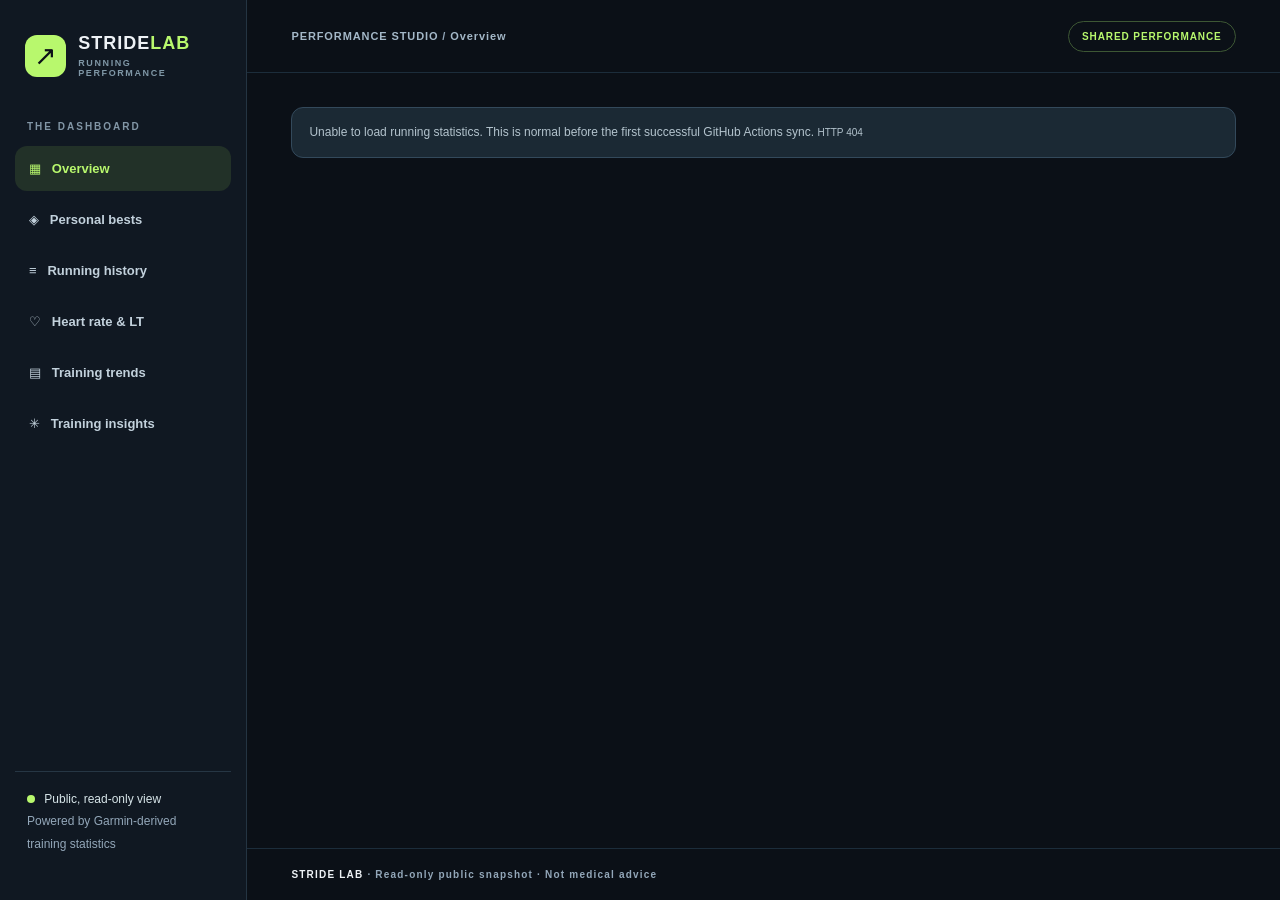
==== site_assets/index.html @ 3fb91f0f "Add files via upload" ====
<!doctype html>
<html lang="en-AU"><head>
<meta charset="utf-8"><meta name="viewport" content="width=device-width, initial-scale=1">
<meta name="color-scheme" content="dark"><meta name="robots" content="noindex, nofollow">
<title>Stride Lab — Running Performance</title>
<link rel="stylesheet" href="./style.css">
</head><body>
<div class="shell">
<aside class="sidebar"><div class="logo"><span class="emblem">↗</span><span>STRIDE<span class="lime">LAB</span><small>RUNNING PERFORMANCE</small></span></div>
<div class="section">THE DASHBOARD</div>
<nav id="nav" aria-label="Dashboard navigation">
<button class="active" data-tab="overview">▦ &nbsp; Overview</button>
<button data-tab="records">◈ &nbsp; Personal bests</button>
<button data-tab="activities">≡ &nbsp; Running history</button>
<button data-tab="physiology">♡ &nbsp; Heart rate &amp; LT</button>
<button data-tab="trends">▤ &nbsp; Training trends</button>
<button data-tab="insights">✳ &nbsp; Training insights</button>
</nav>
<div class="side-foot"><span class="dot"></span> Public, read-only view<br><span class="muted">Powered by Garmin-derived training statistics</span></div>
</aside>
<div class="content"><header class="topbar"><span>PERFORMANCE STUDIO <span class="muted">/</span> <span id="crumb">Overview</span></span><span class="tag">SHARED PERFORMANCE</span></header>
<main id="main" class="main"><div class="card">Loading published statistics…</div></main>
<footer>STRIDE LAB <span class="muted">· Read-only public snapshot · Not medical advice</span></footer>
</div></div>
<script src="./app.js" defer></script>
</body></html>
---- site_assets/style.css ----
:root{font-family:Inter,ui-sans-serif,-apple-system,BlinkMacSystemFont,"Segoe UI",sans-serif;font-synthesis:none;color:#eef2f6;background:#0b1017;--lime:#b8f86d;--panel:#121b25;--muted:#93a7b9;--border:#293846}
*{box-sizing:border-box}body{margin:0}button{font:inherit;cursor:pointer}h1,h2,h3,p{margin:0}.shell{display:flex;min-height:100vh}.sidebar{width:247px;flex-shrink:0;background:#101822;border-right:1px solid #243442;position:sticky;top:0;height:100vh;padding:28px 15px;display:flex;flex-direction:column}.logo{display:flex;align-items:center;gap:12px;font-size:18px;font-weight:900;letter-spacing:1px;padding:5px 10px 43px}.emblem{background:var(--lime);color:#0b1017;font-size:27px;width:42px;height:42px;border-radius:12px;display:grid;place-items:center}.logo small{display:block;font-size:9px;letter-spacing:1.6px;font-weight:700;color:#8098a7;margin-top:4px}.lime{color:var(--lime)}.section{font-size:10px;font-weight:800;letter-spacing:2px;color:#8296a6;padding:0 12px 14px}.sidebar nav{display:grid;gap:6px}.sidebar nav button{border:0;color:#c2d1dc;background:transparent;border-radius:12px;text-align:left;font-size:13px;font-weight:650;padding:15px 14px}.sidebar nav button:hover,.sidebar nav button.active{color:var(--lime);background:#223128}.side-foot{margin-top:auto;padding:16px 12px;font-size:12px;line-height:1.9;color:#d7e5e9;border-top:1px solid #263644}.dot{display:inline-block;width:8px;height:8px;background:var(--lime);border-radius:50%;margin-right:6px}.muted{color:var(--muted)}.content{min-width:0;width:100%;display:flex;flex-direction:column}.topbar{height:73px;padding:0 4.3%;border-bottom:1px solid #1c2d3b;display:flex;justify-content:space-between;align-items:center;font-size:11px;font-weight:800;letter-spacing:.9px;color:#a4b8c8}.tag{border:1px solid #3d5734;color:var(--lime);border-radius:99px;padding:9px 13px;font-size:10px}.main{width:min(1200px,100%);margin:0 auto;padding:34px 4.3% 54px;flex:1}footer{padding:20px 4.3%;font-size:10px;font-weight:800;letter-spacing:1.2px;border-top:1px solid #1c2d3b}.eyebrow{font-size:10px;font-weight:900;color:var(--lime);letter-spacing:2px;margin-bottom:13px}.heading{font-size:32px;line-height:1.2;margin-bottom:10px;letter-spacing:-1.2px}.lead{color:#9db0be;line-height:1.7;font-size:13px;margin-bottom:27px}.hero{border:1px solid #345c40;border-radius:17px;background:radial-gradient(circle at 92% 30%,#37633a 0%,transparent 27%),linear-gradient(110deg,#193129,#22462c);padding:35px 36px;display:flex;justify-content:space-between;align-items:center;gap:20px;margin-bottom:20px;overflow:hidden}.hero h2{font-size:29px;letter-spacing:-1px;margin:10px 0}.hero p{color:#c3d8c9;line-height:1.7;font-size:13px;max-width:520px}.hero-number{display:grid;place-items:center;border:11px solid var(--lime);border-radius:100%;width:124px;height:124px;flex-shrink:0;background:#173425;text-align:center;font-size:38px;font-weight:900}.hero-number small{display:block;font-size:9px;letter-spacing:1px}.grid{display:grid;grid-template-columns:repeat(4,minmax(0,1fr));gap:15px;margin-bottom:19px}.stat,.card{background:var(--panel);border:1px solid var(--border);border-radius:16px}.stat{padding:21px 18px;min-height:132px;position:relative;overflow:hidden}.stat:before{content:"";position:absolute;top:0;left:20px;width:40px;height:2px;background:var(--lime)}.stat .k{color:#93abc7;font-size:10px;letter-spacing:1.7px;font-weight:850;text-transform:uppercase}.stat .v{font-size:32px;font-weight:850;margin:15px 0 7px;letter-spacing:-1px;font-variant-numeric:tabular-nums}.stat .s{font-size:11px;color:#9ab2c4}.columns{display:grid;grid-template-columns:1.4fr 1fr;gap:19px;margin-bottom:19px}.columns.equal{grid-template-columns:repeat(2,minmax(0,1fr))}.card{padding:24px;min-width:0}.card h3{font-family:Georgia,serif;font-size:18px;margin-bottom:7px}.card .sub{color:#8ea7b6;font-size:12px;margin-bottom:19px;line-height:1.65}.chart{width:100%;height:auto;display:block}.gridline{stroke:#263442;stroke-dasharray:2 6}.chartlabel{font-size:10px;fill:#92a9ba}.bar{fill:#678777}.bar:hover{fill:var(--lime)}.line{fill:none;stroke:var(--lime);stroke-width:3}.table-wrap{overflow-x:auto}table{width:100%;border-collapse:collapse;text-align:left}th{font-size:10px;color:#8ca6ba;letter-spacing:1px;text-transform:uppercase;padding:12px 10px;border-bottom:1px solid #344556}td{padding:14px 10px;border-bottom:1px solid #263442;font-size:13px}td strong{font-size:17px}.tip{font-size:11px;color:#95adba;line-height:1.65;margin-top:12px}.note{padding:15px 17px;background:#1b2934;border:1px solid #33495b;border-radius:12px;color:#b3c3cd;font-size:12px;line-height:1.6;margin-bottom:18px}.zone{display:flex;height:14px;overflow:hidden;border-radius:7px;margin:15px 0 5px}.zone span{min-width:2px}.pills{display:flex;gap:8px;flex-wrap:wrap;margin:13px 0}.pill{border-radius:8px;background:#263e34;color:#cafc98;font-size:12px;font-weight:750;padding:9px 12px}.signal{padding:13px 0;border-bottom:1px solid #293846}.signal h4{margin:0 0 7px;font-size:14px}.signal p{font-size:12px;line-height:1.75;color:#a6baca}.empty{padding:35px 10px;text-align:center;color:#91a6b7}.footnote{font-size:11px;color:#8ea4b3}.two-col{display:grid;grid-template-columns:repeat(2,minmax(0,1fr));gap:15px}.big{font-size:32px;font-weight:850;letter-spacing:-1px;margin-top:12px}.updated{font-size:11px;color:#98aaaf;margin-top:11px}.highlight{color:var(--lime)}@media(max-width:1040px){.grid{grid-template-columns:repeat(2,minmax(0,1fr))}.sidebar{width:215px}}@media(max-width:750px){.shell{display:block}.sidebar{position:static;width:auto;height:auto;padding:12px 15px}.logo{padding:6px 0 14px}.section,.side-foot{display:none}.sidebar nav{display:flex;overflow:auto;gap:4px}.sidebar nav button{white-space:nowrap;font-size:11px;padding:10px}.topbar{height:55px}.tag{display:none}.main{padding:25px 16px 35px}.heading{font-size:27px}.hero{padding:23px;min-height:185px}.hero h2{font-size:23px}.hero-number{width:87px;height:87px;border-width:7px;font-size:25px}.hero-number small{font-size:7px}.columns,.columns.equal{grid-template-columns:1fr}.card{padding:18px}.stat .v{font-size:28px}}@media(max-width:440px){.grid{gap:10px}.stat{min-height:114px;padding:17px 13px}.stat .k{font-size:9px}.stat .v{font-size:25px}.hero-number{display:none}.two-col{grid-template-columns:1fr}}
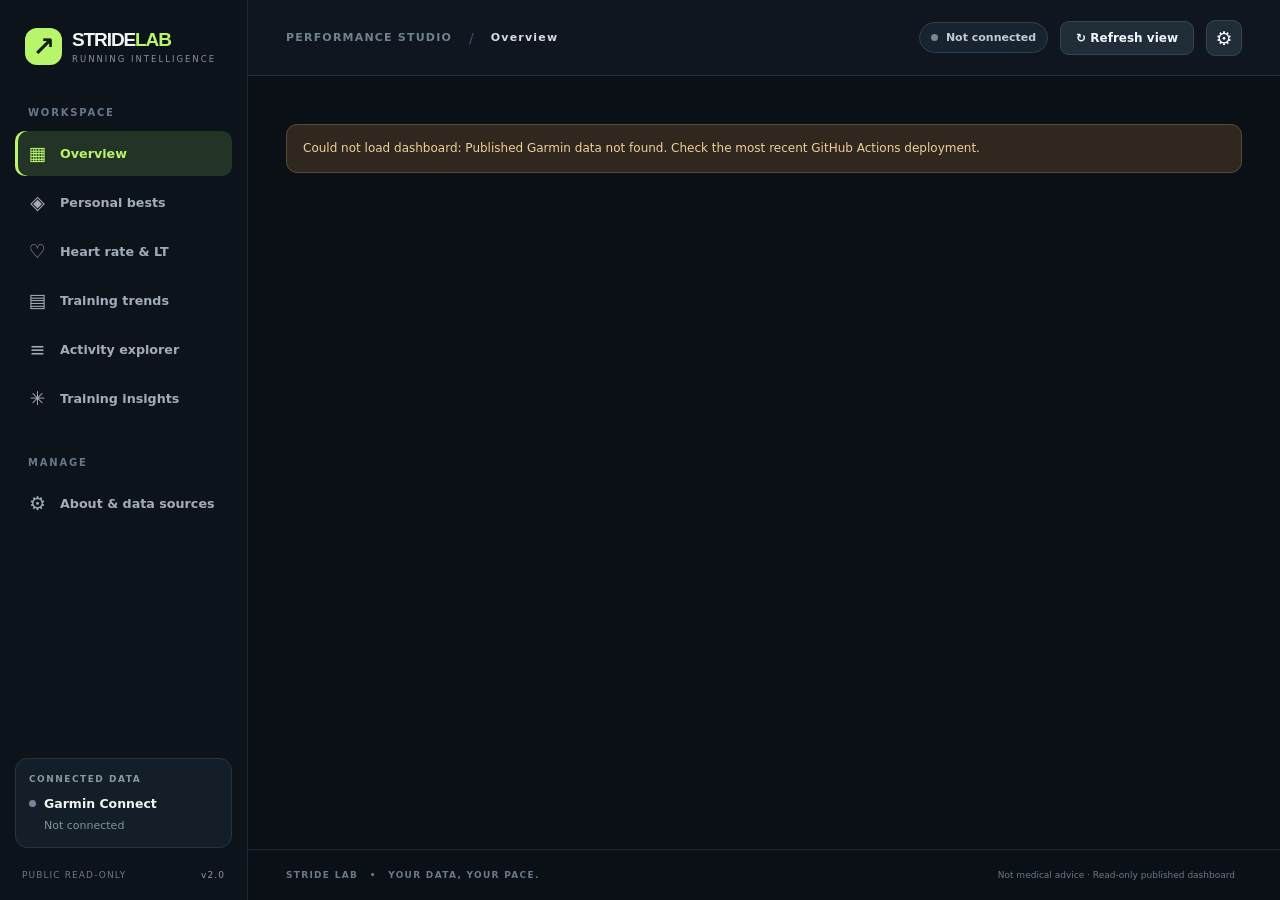
==== commit 7973f5a0: "Add files via upload" ====
--- a/site_assets/index.html
+++ b/site_assets/index.html
@@ -1,26 +1,37 @@
 <!doctype html>
-<html lang="en-AU"><head>
-<meta charset="utf-8"><meta name="viewport" content="width=device-width, initial-scale=1">
-<meta name="color-scheme" content="dark"><meta name="robots" content="noindex, nofollow">
-<title>Stride Lab — Running Performance</title>
-<link rel="stylesheet" href="./style.css">
-</head><body>
+<html lang="en-AU">
+<head>
+<meta charset="utf-8"><meta name="viewport" content="width=device-width,initial-scale=1">
+<meta name="color-scheme" content="dark"><title>Stride Lab — Running Intelligence</title>
+<link rel="stylesheet" href="./style.css?v=2.0">
+</head>
+<body>
 <div class="shell">
-<aside class="sidebar"><div class="logo"><span class="emblem">↗</span><span>STRIDE<span class="lime">LAB</span><small>RUNNING PERFORMANCE</small></span></div>
-<div class="section">THE DASHBOARD</div>
-<nav id="nav" aria-label="Dashboard navigation">
-<button class="active" data-tab="overview">▦ &nbsp; Overview</button>
-<button data-tab="records">◈ &nbsp; Personal bests</button>
-<button data-tab="activities">≡ &nbsp; Running history</button>
-<button data-tab="physiology">♡ &nbsp; Heart rate &amp; LT</button>
-<button data-tab="trends">▤ &nbsp; Training trends</button>
-<button data-tab="insights">✳ &nbsp; Training insights</button>
-</nav>
-<div class="side-foot"><span class="dot"></span> Public, read-only view<br><span class="muted">Powered by Garmin-derived training statistics</span></div>
-</aside>
-<div class="content"><header class="topbar"><span>PERFORMANCE STUDIO <span class="muted">/</span> <span id="crumb">Overview</span></span><span class="tag">SHARED PERFORMANCE</span></header>
-<main id="main" class="main"><div class="card">Loading published statistics…</div></main>
-<footer>STRIDE LAB <span class="muted">· Read-only public snapshot · Not medical advice</span></footer>
-</div></div>
-<script src="./app.js" defer></script>
+  <aside class="sidebar">
+    <div class="brand"><div class="brand-logo"><span class="brand-mark">↗</span></div><div><b>STRIDE<span>LAB</span></b><small>RUNNING INTELLIGENCE</small></div></div>
+    <div class="side-label">WORKSPACE</div>
+    <nav id="nav">
+      <button class="nav-item active" data-page="overview"><span class="nav-icon">▦</span><span>Overview</span></button>
+      <button class="nav-item" data-page="records"><span class="nav-icon">◈</span><span>Personal bests</span></button>
+      <button class="nav-item" data-page="physiology"><span class="nav-icon">♡</span><span>Heart rate & LT</span></button>
+      <button class="nav-item" data-page="trends"><span class="nav-icon">▤</span><span>Training trends</span></button>
+      <button class="nav-item" data-page="activities"><span class="nav-icon">≡</span><span>Activity explorer</span></button>
+      <button class="nav-item" data-page="insights"><span class="nav-icon">✳</span><span>Training insights</span></button>
+    </nav>
+    <div class="side-label second-label">MANAGE</div>
+    <nav><button class="nav-item" data-page="settings"><span class="nav-icon">⚙</span><span>About & data sources</span></button></nav>
+    <div class="sidebar-bottom">
+      <div class="sidebar-soft"><div class="micro">CONNECTED DATA</div><div class="source-line"><span class="pulse-dot" id="side-dot"></span> Garmin Connect</div><p id="side-source">Not connected</p></div>
+      <div class="author">PUBLIC READ-ONLY <span>v2.0</span></div>
+    </div>
+  </aside>
+  <div class="app-body">
+    <header class="topbar"><div class="top-left"><button class="mobile-nav" id="mobile-nav" aria-label="Open navigation">☰</button><span class="crumb">PERFORMANCE STUDIO</span><span class="crumb-slash">/</span><span class="crumb-current" id="crumb">Overview</span></div><div class="top-actions"><span id="demo-indicator" class="demo-indicator hidden">SAMPLE DATA</span><div id="connection-badge" class="conn-badge"><span class="pulse-dot"></span> Not connected</div><button class="top-button" id="sync-btn"><span class="rotatable">↻</span> Refresh view</button><button class="avatar" id="settings-shortcut" title="Connections and settings">⚙</button></div></header>
+    <main id="main" class="main"><div class="loading-card"><span class="spinner"></span> Loading your dashboard…</div></main>
+    <footer class="foot">STRIDE LAB <span>•</span> YOUR DATA, YOUR PACE. <span class="foot-right">Not medical advice · Read-only published dashboard</span></footer>
+  </div>
+</div>
+<div id="toast" class="toast" role="status" aria-live="polite"></div>
+<div id="modal-root"></div>
+<script src="./app.js?v=2.0" defer></script>
 </body></html>
--- a/site_assets/style.css
+++ b/site_assets/style.css
@@ -1,2 +1,8 @@
-:root{font-family:Inter,ui-sans-serif,-apple-system,BlinkMacSystemFont,"Segoe UI",sans-serif;font-synthesis:none;color:#eef2f6;background:#0b1017;--lime:#b8f86d;--panel:#121b25;--muted:#93a7b9;--border:#293846}
-*{box-sizing:border-box}body{margin:0}button{font:inherit;cursor:pointer}h1,h2,h3,p{margin:0}.shell{display:flex;min-height:100vh}.sidebar{width:247px;flex-shrink:0;background:#101822;border-right:1px solid #243442;position:sticky;top:0;height:100vh;padding:28px 15px;display:flex;flex-direction:column}.logo{display:flex;align-items:center;gap:12px;font-size:18px;font-weight:900;letter-spacing:1px;padding:5px 10px 43px}.emblem{background:var(--lime);color:#0b1017;font-size:27px;width:42px;height:42px;border-radius:12px;display:grid;place-items:center}.logo small{display:block;font-size:9px;letter-spacing:1.6px;font-weight:700;color:#8098a7;margin-top:4px}.lime{color:var(--lime)}.section{font-size:10px;font-weight:800;letter-spacing:2px;color:#8296a6;padding:0 12px 14px}.sidebar nav{display:grid;gap:6px}.sidebar nav button{border:0;color:#c2d1dc;background:transparent;border-radius:12px;text-align:left;font-size:13px;font-weight:650;padding:15px 14px}.sidebar nav button:hover,.sidebar nav button.active{color:var(--lime);background:#223128}.side-foot{margin-top:auto;padding:16px 12px;font-size:12px;line-height:1.9;color:#d7e5e9;border-top:1px solid #263644}.dot{display:inline-block;width:8px;height:8px;background:var(--lime);border-radius:50%;margin-right:6px}.muted{color:var(--muted)}.content{min-width:0;width:100%;display:flex;flex-direction:column}.topbar{height:73px;padding:0 4.3%;border-bottom:1px solid #1c2d3b;display:flex;justify-content:space-between;align-items:center;font-size:11px;font-weight:800;letter-spacing:.9px;color:#a4b8c8}.tag{border:1px solid #3d5734;color:var(--lime);border-radius:99px;padding:9px 13px;font-size:10px}.main{width:min(1200px,100%);margin:0 auto;padding:34px 4.3% 54px;flex:1}footer{padding:20px 4.3%;font-size:10px;font-weight:800;letter-spacing:1.2px;border-top:1px solid #1c2d3b}.eyebrow{font-size:10px;font-weight:900;color:var(--lime);letter-spacing:2px;margin-bottom:13px}.heading{font-size:32px;line-height:1.2;margin-bottom:10px;letter-spacing:-1.2px}.lead{color:#9db0be;line-height:1.7;font-size:13px;margin-bottom:27px}.hero{border:1px solid #345c40;border-radius:17px;background:radial-gradient(circle at 92% 30%,#37633a 0%,transparent 27%),linear-gradient(110deg,#193129,#22462c);padding:35px 36px;display:flex;justify-content:space-between;align-items:center;gap:20px;margin-bottom:20px;overflow:hidden}.hero h2{font-size:29px;letter-spacing:-1px;margin:10px 0}.hero p{color:#c3d8c9;line-height:1.7;font-size:13px;max-width:520px}.hero-number{display:grid;place-items:center;border:11px solid var(--lime);border-radius:100%;width:124px;height:124px;flex-shrink:0;background:#173425;text-align:center;font-size:38px;font-weight:900}.hero-number small{display:block;font-size:9px;letter-spacing:1px}.grid{display:grid;grid-template-columns:repeat(4,minmax(0,1fr));gap:15px;margin-bottom:19px}.stat,.card{background:var(--panel);border:1px solid var(--border);border-radius:16px}.stat{padding:21px 18px;min-height:132px;position:relative;overflow:hidden}.stat:before{content:"";position:absolute;top:0;left:20px;width:40px;height:2px;background:var(--lime)}.stat .k{color:#93abc7;font-size:10px;letter-spacing:1.7px;font-weight:850;text-transform:uppercase}.stat .v{font-size:32px;font-weight:850;margin:15px 0 7px;letter-spacing:-1px;font-variant-numeric:tabular-nums}.stat .s{font-size:11px;color:#9ab2c4}.columns{display:grid;grid-template-columns:1.4fr 1fr;gap:19px;margin-bottom:19px}.columns.equal{grid-template-columns:repeat(2,minmax(0,1fr))}.card{padding:24px;min-width:0}.card h3{font-family:Georgia,serif;font-size:18px;margin-bottom:7px}.card .sub{color:#8ea7b6;font-size:12px;margin-bottom:19px;line-height:1.65}.chart{width:100%;height:auto;display:block}.gridline{stroke:#263442;stroke-dasharray:2 6}.chartlabel{font-size:10px;fill:#92a9ba}.bar{fill:#678777}.bar:hover{fill:var(--lime)}.line{fill:none;stroke:var(--lime);stroke-width:3}.table-wrap{overflow-x:auto}table{width:100%;border-collapse:collapse;text-align:left}th{font-size:10px;color:#8ca6ba;letter-spacing:1px;text-transform:uppercase;padding:12px 10px;border-bottom:1px solid #344556}td{padding:14px 10px;border-bottom:1px solid #263442;font-size:13px}td strong{font-size:17px}.tip{font-size:11px;color:#95adba;line-height:1.65;margin-top:12px}.note{padding:15px 17px;background:#1b2934;border:1px solid #33495b;border-radius:12px;color:#b3c3cd;font-size:12px;line-height:1.6;margin-bottom:18px}.zone{display:flex;height:14px;overflow:hidden;border-radius:7px;margin:15px 0 5px}.zone span{min-width:2px}.pills{display:flex;gap:8px;flex-wrap:wrap;margin:13px 0}.pill{border-radius:8px;background:#263e34;color:#cafc98;font-size:12px;font-weight:750;padding:9px 12px}.signal{padding:13px 0;border-bottom:1px solid #293846}.signal h4{margin:0 0 7px;font-size:14px}.signal p{font-size:12px;line-height:1.75;color:#a6baca}.empty{padding:35px 10px;text-align:center;color:#91a6b7}.footnote{font-size:11px;color:#8ea4b3}.two-col{display:grid;grid-template-columns:repeat(2,minmax(0,1fr));gap:15px}.big{font-size:32px;font-weight:850;letter-spacing:-1px;margin-top:12px}.updated{font-size:11px;color:#98aaaf;margin-top:11px}.highlight{color:var(--lime)}@media(max-width:1040px){.grid{grid-template-columns:repeat(2,minmax(0,1fr))}.sidebar{width:215px}}@media(max-width:750px){.shell{display:block}.sidebar{position:static;width:auto;height:auto;padding:12px 15px}.logo{padding:6px 0 14px}.section,.side-foot{display:none}.sidebar nav{display:flex;overflow:auto;gap:4px}.sidebar nav button{white-space:nowrap;font-size:11px;padding:10px}.topbar{height:55px}.tag{display:none}.main{padding:25px 16px 35px}.heading{font-size:27px}.hero{padding:23px;min-height:185px}.hero h2{font-size:23px}.hero-number{width:87px;height:87px;border-width:7px;font-size:25px}.hero-number small{font-size:7px}.columns,.columns.equal{grid-template-columns:1fr}.card{padding:18px}.stat .v{font-size:28px}}@media(max-width:440px){.grid{gap:10px}.stat{min-height:114px;padding:17px 13px}.stat .k{font-size:9px}.stat .v{font-size:25px}.hero-number{display:none}.two-col{grid-template-columns:1fr}}
+/* Fully local: no external font requests. */
+:root{--bg:#0b1017;--side:#0d131b;--card:#131b25;--card2:#17212d;--line:#283340;--ink:#f0f5f4;--sub:#93a3b2;--muted:#657586;--lime:#b8f56a;--mint:#7fdfc2;--blue:#74aefb;--yellow:#f8c77a;--red:#ef8379;--radius:15px;font-family:'DM Sans',system-ui,-apple-system,Segoe UI,sans-serif;color-scheme:dark}
+*{box-sizing:border-box}body{margin:0;background:var(--bg);color:var(--ink);font-size:14px}button,input,select{font:inherit}button{cursor:pointer}button:disabled{cursor:not-allowed;opacity:.6}a{color:var(--lime);text-decoration:none}h1,h2,h3,p{margin-top:0}.hidden{display:none!important}.shell{min-height:100vh;display:flex}.sidebar{width:248px;min-width:248px;background:var(--side);border-right:1px solid #1c2934;display:flex;flex-direction:column;padding:26px 15px 20px;position:sticky;top:0;height:100vh}.brand{display:flex;align-items:center;gap:10px;margin:2px 10px 42px}.brand-logo{width:37px;height:37px;border-radius:12px;background:var(--lime);color:#142019;display:flex;align-items:center;justify-content:center;font-size:27px;font-weight:800}.brand b{font-family:Manrope,sans-serif;font-size:19px;letter-spacing:-1.1px;font-weight:800}.brand b span{color:var(--lime)}.brand small{display:block;color:#8193a1;font-size:8.5px;letter-spacing:2px;margin-top:3px}.side-label{font-size:10px;font-weight:800;letter-spacing:1.8px;color:#667889;margin:0 13px 13px}.second-label{margin-top:32px}.nav-item{width:100%;padding:13px 13px;display:flex;gap:13px;align-items:center;color:#a1aeba;background:none;border:0;border-radius:10px;font-size:12.7px;font-weight:600;text-align:left;margin-bottom:4px;transition:.15s}.nav-item:hover{background:#1b2833;color:#fff}.nav-item.active{background:#233325;color:var(--lime);box-shadow:inset 3px 0 0 var(--lime)}.nav-icon{width:19px;font-size:19px;text-align:center;font-weight:400;line-height:1}.sidebar-bottom{margin-top:auto}.sidebar-soft{background:#141e28;border:1px solid #26343e;padding:15px 13px;border-radius:12px;margin-bottom:22px}.micro{color:#8797a5;font-size:9px;letter-spacing:1.5px;font-weight:800}.source-line{display:flex;align-items:center;gap:8px;font-weight:800;margin-top:12px;font-size:12.5px}.pulse-dot{width:7px;height:7px;background:#788592;border-radius:50%;display:inline-block;flex-shrink:0}.pulse-dot.online{background:var(--lime);box-shadow:0 0 0 4px #b8f56a1c}.sidebar-soft p{color:#8392a0;font-size:11px;margin:8px 0 0 15px}.author{font-size:9px;color:#6a7b8b;letter-spacing:1.1px;padding:0 7px}.author span{float:right;color:#8a9aa5}.app-body{flex:1;min-width:0;display:flex;flex-direction:column}.topbar{height:76px;min-height:76px;border-bottom:1px solid #202c36;display:flex;align-items:center;justify-content:space-between;padding:0 38px;background:#0f161f}.top-left,.top-actions{display:flex;align-items:center;gap:17px}.crumb,.crumb-current{font-size:11px;font-weight:700;letter-spacing:1.2px}.crumb{color:#71818e}.crumb-slash{color:#415261}.crumb-current{color:#d3dde4}.top-actions{gap:12px}.conn-badge,.demo-indicator{border:1px solid #30404c;background:#18232f;color:#bfccd4;border-radius:30px;padding:8px 11px;display:flex;gap:8px;align-items:center;font-size:11px;font-weight:700}.demo-indicator{color:#f3ce8b;border-color:#715837;background:#362a1b;letter-spacing:1px}.top-button,.avatar,.mobile-nav,.secondary-btn,.ghost-btn{background:#202c37;border:1px solid #344552;color:#f1f7fa;border-radius:9px;padding:9px 15px;font-size:12px;font-weight:800}.top-button:hover,.secondary-btn:hover,.ghost-btn:hover{background:#2c3943}.avatar{width:36px;height:36px;padding:0;font-size:19px}.mobile-nav{display:none}.main{width:100%;max-width:1560px;margin:0 auto;padding:33px 38px 60px;flex:1}.foot{border-top:1px solid #1d2a36;padding:20px 38px;font-size:9px;font-weight:700;letter-spacing:1.3px;color:#687989}.foot span{margin:0 7px}.foot-right{float:right;letter-spacing:0;font-weight:500}.page-lead{display:flex;align-items:flex-end;justify-content:space-between;gap:16px;margin-bottom:24px}.eyebrow{color:var(--lime);letter-spacing:2.1px;text-transform:uppercase;font-size:10px;font-weight:800;margin-bottom:10px}.page-title{font-family:Manrope,sans-serif;font-weight:800;letter-spacing:-1.5px;font-size:30px;margin:0}.page-lead .desc{color:var(--sub);font-size:12px;margin:9px 0 0}.toolbar{display:flex;gap:10px;align-items:center}.select,.field{background:#101923;border:1px solid #33404b;border-radius:9px;padding:10px 12px;color:var(--ink);outline:none;font-size:12.5px}.select:focus,.field:focus{border-color:var(--lime);box-shadow:0 0 0 3px #b8f56a11}.period-label{color:var(--sub);font-size:11px;font-weight:700}.hero{border-radius:18px;min-height:191px;padding:30px 34px;background:radial-gradient(circle at 91% 22%,#375b42b5,transparent 34%),linear-gradient(115deg,#25362f,#172720 63%,#183224);border:1px solid #405746;display:grid;grid-template-columns:1.15fr .85fr;gap:20px;overflow:hidden;position:relative;margin-bottom:19px}.hero:after{content:'';position:absolute;width:420px;height:420px;right:-180px;top:-230px;border:1px solid #b8f56a29;border-radius:50%;box-shadow:0 0 0 65px #c5fd7410,0 0 0 130px #c5fd7408;pointer-events:none}.hero-label{font-size:10px;font-weight:800;letter-spacing:2px;color:#b9e1b8}.hero h2{font-family:Manrope,sans-serif;font-size:29px;letter-spacing:-1px;line-height:1.25;max-width:570px;margin:10px 0}.hero p{font-size:12px;color:#c6d5c9;line-height:1.7;max-width:510px;margin:0}.hero-actions{display:flex;gap:9px;margin-top:17px;align-items:center}.accent-btn{background:var(--lime);color:#1b2a19;border:1px solid var(--lime);border-radius:9px;padding:10px 15px;font-size:12px;font-weight:850}.accent-btn:hover{background:#d0ff8a}.hero-right{display:flex;align-items:center;justify-content:end;padding:10px 15px}.hero-rings{width:160px;height:160px;border-radius:50%;border:2px dashed #b8f56a61;display:flex;align-items:center;justify-content:center;transform:rotate(-18deg);background:#223e2f66;box-shadow:0 0 0 17px #b8f56a08,0 0 0 40px #b8f56a06}.hero-rings-inner{width:112px;height:112px;border-radius:50%;border:12px solid #b8f56a;background:#23392c;display:flex;flex-direction:column;align-items:center;justify-content:center;transform:rotate(18deg)}.hero-rings-inner b{font-family:Manrope;font-size:27px;letter-spacing:-1px}.hero-rings-inner small{font-size:8px;color:#d9e5d9;letter-spacing:1px}.stat-grid{display:grid;grid-template-columns:repeat(4,minmax(0,1fr));gap:15px;margin-bottom:18px}.stat-card{border:1px solid var(--line);background:var(--card);border-radius:14px;padding:19px 21px;min-height:127px;position:relative}.stat-card:before{content:'';position:absolute;left:20px;top:0;width:33px;height:2px;background:#b8f56a}.stat-top{display:flex;justify-content:space-between;gap:6px;align-items:center}.stat-label{font-size:10px;font-weight:800;color:#9caab5;letter-spacing:1.3px}.stat-glyph{font-size:18px;color:#5d8879}.stat-value{font-family:Manrope,sans-serif;font-size:27px;font-weight:800;letter-spacing:-1.1px;margin:12px 0 6px}.stat-foot{color:#8395a4;font-size:10px}.panel{border:1px solid var(--line);background:var(--card);border-radius:15px;min-width:0;overflow:hidden}.panel-head{padding:20px 23px 16px;display:flex;align-items:center;justify-content:space-between;gap:12px}.panel-head h3,.section-heading{font-family:Manrope;font-size:15px;letter-spacing:-.4px;font-weight:800;margin:0}.subtle{font-size:11px;color:var(--sub)}.panel-content{padding:0 22px 22px}.grid-main{display:grid;grid-template-columns:minmax(0,1.65fr) minmax(300px,1fr);gap:18px;margin-bottom:18px}.grid-half{display:grid;grid-template-columns:1fr 1fr;gap:18px;margin-bottom:18px}.pill{border:1px solid #3a4b59;border-radius:30px;padding:6px 9px;color:#c1d1d6;background:#1b2934;font-size:10px;font-weight:700}.svg-chart{width:100%;height:210px;overflow:visible}.axis-text{fill:#788896;font-size:10px;font-family:'DM Sans',sans-serif}.grid-line{stroke:#2e3c45;stroke-width:1;stroke-dasharray:3 6}.bar{fill:#425b52;transition:fill .15s}.bar:hover{fill:var(--lime)}.chart-footnote{color:#738696;font-size:10px;margin-top:8px}.mini-kpis{display:grid;grid-template-columns:repeat(3,1fr);gap:12px;margin:10px 0 0}.mini-kpi{border-top:1px solid #33414d;padding-top:13px}.mini-kpi strong{font-size:18px;font-weight:800;font-family:Manrope;display:block;margin:6px 0 3px}.mini-kpi span{font-size:10px;color:var(--sub)}.signal-big{font-size:35px;font-family:Manrope;font-weight:800;letter-spacing:-1px;margin:10px 0 4px}.signal-big small{font-size:13px;color:var(--sub)}.signal-wrap{display:flex;gap:18px;margin:5px 0 18px}.signal-wrap>div{flex:1}.signal-caption{font-size:10px;color:var(--sub);font-weight:800;letter-spacing:1.2px}.divider{height:1px;background:#33404b;margin:19px 0}.zone-graphic{display:flex;height:15px;gap:3px;overflow:hidden;border-radius:5px;margin:17px 0 6px}.zone-graphic span{height:100%}.zone-legend{display:grid;grid-template-columns:repeat(5,1fr);gap:4px;font-size:10px;color:#8495a3}.zone-legend span{text-align:center}.zone-table{width:100%;border-collapse:collapse}.zone-table th{text-transform:uppercase;letter-spacing:1px;color:#7f8f9d;font-size:10px;text-align:left;padding:12px 10px;border-bottom:1px solid var(--line)}.zone-table td{padding:13px 10px;border-bottom:1px solid #26343e;font-size:12px}.zone-pill{display:inline-block;padding:5px 9px;border-radius:7px;color:#101923;font-size:11px;font-weight:800}.small-link{border:0;background:none;color:var(--lime);font-size:11px;font-weight:800}.record-row{display:flex;align-items:center;gap:13px;padding:13px 0;border-bottom:1px solid #27343e}.record-row:last-child{border-bottom:0}.record-rank{height:31px;width:31px;display:flex;align-items:center;justify-content:center;border-radius:9px;background:#253b2b;color:var(--lime);font-size:15px;font-weight:800}.record-info{flex:1}.record-name{font-weight:750;font-size:12px}.record-sub{color:#8294a3;font-size:10px;margin-top:4px}.record-time{font-family:Manrope;font-size:18px;font-weight:800;white-space:nowrap}.insight-item{display:flex;gap:13px;padding:12px 0;border-bottom:1px solid #27343e}.insight-item:last-child{border:0}.insight-symbol{height:33px;width:33px;background:#263b30;border-radius:9px;color:var(--lime);display:flex;align-items:center;justify-content:center;flex:none;font-size:16px}.insight-item b{font-size:12px}.insight-item p{color:#90a0af;font-size:11px;line-height:1.7;margin:6px 0 0}.notice{background:#1b2827;border:1px solid #40594a;border-radius:11px;padding:14px 16px;color:#b8d8be;font-size:12px;line-height:1.6;margin:15px 0}.notice.warning{background:#30281f;color:#f1ce99;border-color:#594b31}.empty{padding:30px 16px;text-align:center;color:#8698a5;border:1px dashed #40505b;border-radius:12px}.empty-icon{font-size:26px;color:var(--lime);margin-bottom:10px}.empty b{display:block;color:#e5ecf1;margin:8px 0}.empty p{font-size:11px;line-height:1.6}.table-scroller{overflow-x:auto}.data-table{width:100%;border-collapse:collapse;white-space:nowrap}.data-table th{text-align:left;padding:13px 12px;color:#8da0af;font-size:10px;text-transform:uppercase;letter-spacing:1px;border-bottom:1px solid #354350}.data-table td{padding:14px 12px;border-bottom:1px solid #25333e;font-size:12px;color:#d9e4e9}.data-table tbody tr:hover{background:#1c2b36}.data-table .big{font-family:Manrope;font-weight:800;font-size:15px;color:#f1f8fa}.table-link{background:none;border:0;color:var(--lime);font-weight:700;cursor:pointer;text-align:left;padding:0}.tag{font-size:10px;border-radius:6px;background:#263742;color:#b8c5cb;padding:5px 8px}.tag.good{background:#2e432f;color:#b8f56a}.tag.bad{background:#4b382d;color:#f8c77a}.detail-line{font-size:11px;color:#96a6b4;line-height:1.65}.goal-card{background:linear-gradient(140deg,#263e2c,#172e26);border:1px solid #405b41;padding:25px;border-radius:15px}.goal-number{font:800 34px Manrope;letter-spacing:-1px;margin:13px 0 4px}.two-field{display:grid;grid-template-columns:1fr 1fr;gap:12px}.form-control{display:flex;flex-direction:column;gap:7px;margin:0 0 15px}.form-control label{font-size:10px;font-weight:800;color:#a5b7c0;letter-spacing:1px}.form-control input,.form-control select{width:100%;background:#0d151d;border:1px solid #354654;border-radius:9px;padding:12px 13px;color:#f2f9fa;outline:0}.form-control input:focus,.form-control select:focus{border-color:var(--lime)}.form-control small{color:#728594;font-size:10px}.settings-panel{padding:23px}.settings-panel h3{font-family:Manrope;margin:0 0 9px}.settings-panel p{font-size:11px;color:var(--sub);line-height:1.7}.settings-section{margin-top:15px;padding-top:22px;border-top:1px solid #2b3a46}.settings-cta{display:flex;flex-wrap:wrap;gap:10px;align-items:center}.primary-action{border:1px solid var(--lime);background:var(--lime);border-radius:9px;color:#122115;padding:11px 18px;font-size:12px;font-weight:850}.secondary-btn{font-size:11px}.status-list{display:grid;grid-template-columns:repeat(3,1fr);gap:12px;margin:20px 0}.status-metric{background:#182630;border:1px solid #293b46;border-radius:10px;padding:14px}.status-metric b{font-family:Manrope;font-size:18px;display:block;margin-bottom:5px}.status-metric small{font-size:10px;color:#8295a1}.heatmap{display:grid;grid-template-rows:repeat(7,11px);grid-auto-flow:column;grid-auto-columns:11px;gap:4px;overflow-x:auto;padding:7px 0 10px}.heatcell{width:11px;height:11px;border-radius:3px;background:#26343e}.heatcell.level1{background:#395d42}.heatcell.level2{background:#548e53}.heatcell.level3{background:#82c569}.heatcell.level4{background:#b8f56a}.hr-progress{height:9px;border-radius:30px;overflow:hidden;background:#25343e;margin:8px 0}.hr-progress span{display:block;height:100%;background:var(--lime)}.mini-meta{display:flex;align-items:center;gap:15px;flex-wrap:wrap;margin:13px 0;color:#9daebb;font-size:10px}.loading-card{padding:90px 20px;text-align:center;color:var(--sub)}.spinner{display:inline-block;border:2px solid #506151;border-top:2px solid var(--lime);border-radius:50%;width:16px;height:16px;animation:rotate .7s linear infinite;vertical-align:middle;margin-right:5px}.rotating{animation:rotate 1s linear infinite}@keyframes rotate{to{transform:rotate(360deg)}}.toast{position:fixed;right:25px;bottom:25px;background:#b8f56a;color:#15251c;border-radius:10px;padding:12px 19px;box-shadow:0 12px 40px #0007;z-index:1000;font-weight:800;font-size:12px;max-width:380px;opacity:0;transform:translateY(15px);pointer-events:none;transition:.3s}.toast.show{opacity:1;transform:translateY(0)}.toast.error{background:#ef8379;color:#251819}.modal-cover{position:fixed;inset:0;background:#05080bbb;z-index:200;display:flex;align-items:center;justify-content:center;padding:20px}.modal{background:#14202b;border:1px solid #3e5160;border-radius:18px;max-width:780px;width:100%;max-height:86vh;overflow:auto;padding:25px}.modal h3{font-family:Manrope;font-size:19px}.modal-close{float:right;background:#2c3b45;border:0;border-radius:8px;color:#fff;padding:6px 11px}.modal-canvas{margin-top:16px}.progress-rail{height:5px;background:#2b3e45;border-radius:10px;overflow:hidden;margin:12px 0}.progress-rail>span{display:block;height:100%;background:var(--lime);transition:width .3s}.filter-chip{border:1px solid #394b57;background:#1d2a36;border-radius:30px;padding:7px 12px;color:#9fb1bc;font-size:11px;font-weight:750}.filter-chip.active{background:#31482f;border-color:#698a58;color:var(--lime)}@media(max-width:1120px){.sidebar{width:214px;min-width:214px}.main{padding:27px 22px 50px}.topbar{padding:0 22px}.stat-grid{gap:10px}.stat-card{padding:16px}.stat-value{font-size:23px}.grid-main{grid-template-columns:minmax(0,1.4fr) minmax(275px,1fr)}}@media(max-width:850px){.sidebar{position:fixed;z-index:300;transform:translateX(-110%);transition:transform .2s;box-shadow:18px 0 60px #0007}.sidebar.open{transform:translateX(0)}.mobile-nav{display:inline-block}.crumb{display:none}.topbar{height:64px;min-height:64px}.grid-main,.grid-half{grid-template-columns:1fr}.hero{grid-template-columns:1fr;min-height:unset}.hero-right{display:none}.stat-grid{grid-template-columns:repeat(2,1fr)}.foot-right{float:none;display:block;margin-top:6px}.conn-badge{display:none}}@media(max-width:560px){.main{padding:22px 14px}.topbar{padding:0 14px}.top-actions{gap:7px}.top-button{padding:8px;font-size:10px}.avatar{display:none}.page-lead{align-items:flex-start;flex-direction:column}.page-title{font-size:26px}.hero{padding:22px}.hero h2{font-size:24px}.stat-card{min-height:111px;padding:16px 13px}.stat-value{font-size:21px}.stat-label{font-size:9px}.panel-head{padding:18px 16px 13px}.panel-content{padding:0 16px 18px}.two-field,.status-list{grid-template-columns:1fr}.foot{padding:20px 14px}.demo-indicator{font-size:8px;padding:6px}.stat-grid{gap:8px}}
+
+/* Additional training intelligence components */
+.intensity-history{display:flex;flex-direction:column;gap:12px;padding:4px 0 10px}.intensity-week{display:grid;grid-template-columns:52px minmax(70px,1fr) 62px;align-items:center;gap:10px;font-size:11px;color:var(--sub)}.intensity-week>span:last-child{text-align:right}.intensity-strip{height:15px;background:#222e39;border-radius:4px;display:flex;overflow:hidden;gap:1px}.intensity-strip>span{height:100%;display:block;min-width:0}.intensity-strip>span.intensity-none{width:100%;background:#27323f}.zone-key{display:flex;flex-wrap:wrap;gap:8px 13px;padding:8px 0 15px;font-size:10px;color:var(--sub)}.zone-key span{display:inline-flex;align-items:center;gap:5px}.zone-key i{display:inline-block;width:9px;height:9px;border-radius:3px}.inline-export{display:inline-flex;text-align:center;justify-content:center;margin-left:8px}a.secondary-btn{color:var(--ink);text-decoration:none;align-items:center}@media(max-width:600px){.inline-export{margin:10px 0 0}}
+
+.archive-search{display:flex;align-items:center;gap:10px;margin-bottom:18px}.archive-search input{flex:1;min-width:0;background:#0d1621;border:1px solid var(--line);padding:11px 13px;border-radius:8px;color:var(--ink);outline:0}.archive-search input:focus{border-color:var(--lime)}.archive-pager{display:flex;justify-content:space-between;align-items:center;gap:8px;margin-top:18px;color:var(--sub);font-size:12px}.archive-pager>div{display:flex;gap:8px}@media(max-width:600px){.archive-search{flex-direction:column;align-items:stretch}.archive-search input{width:100%}}
